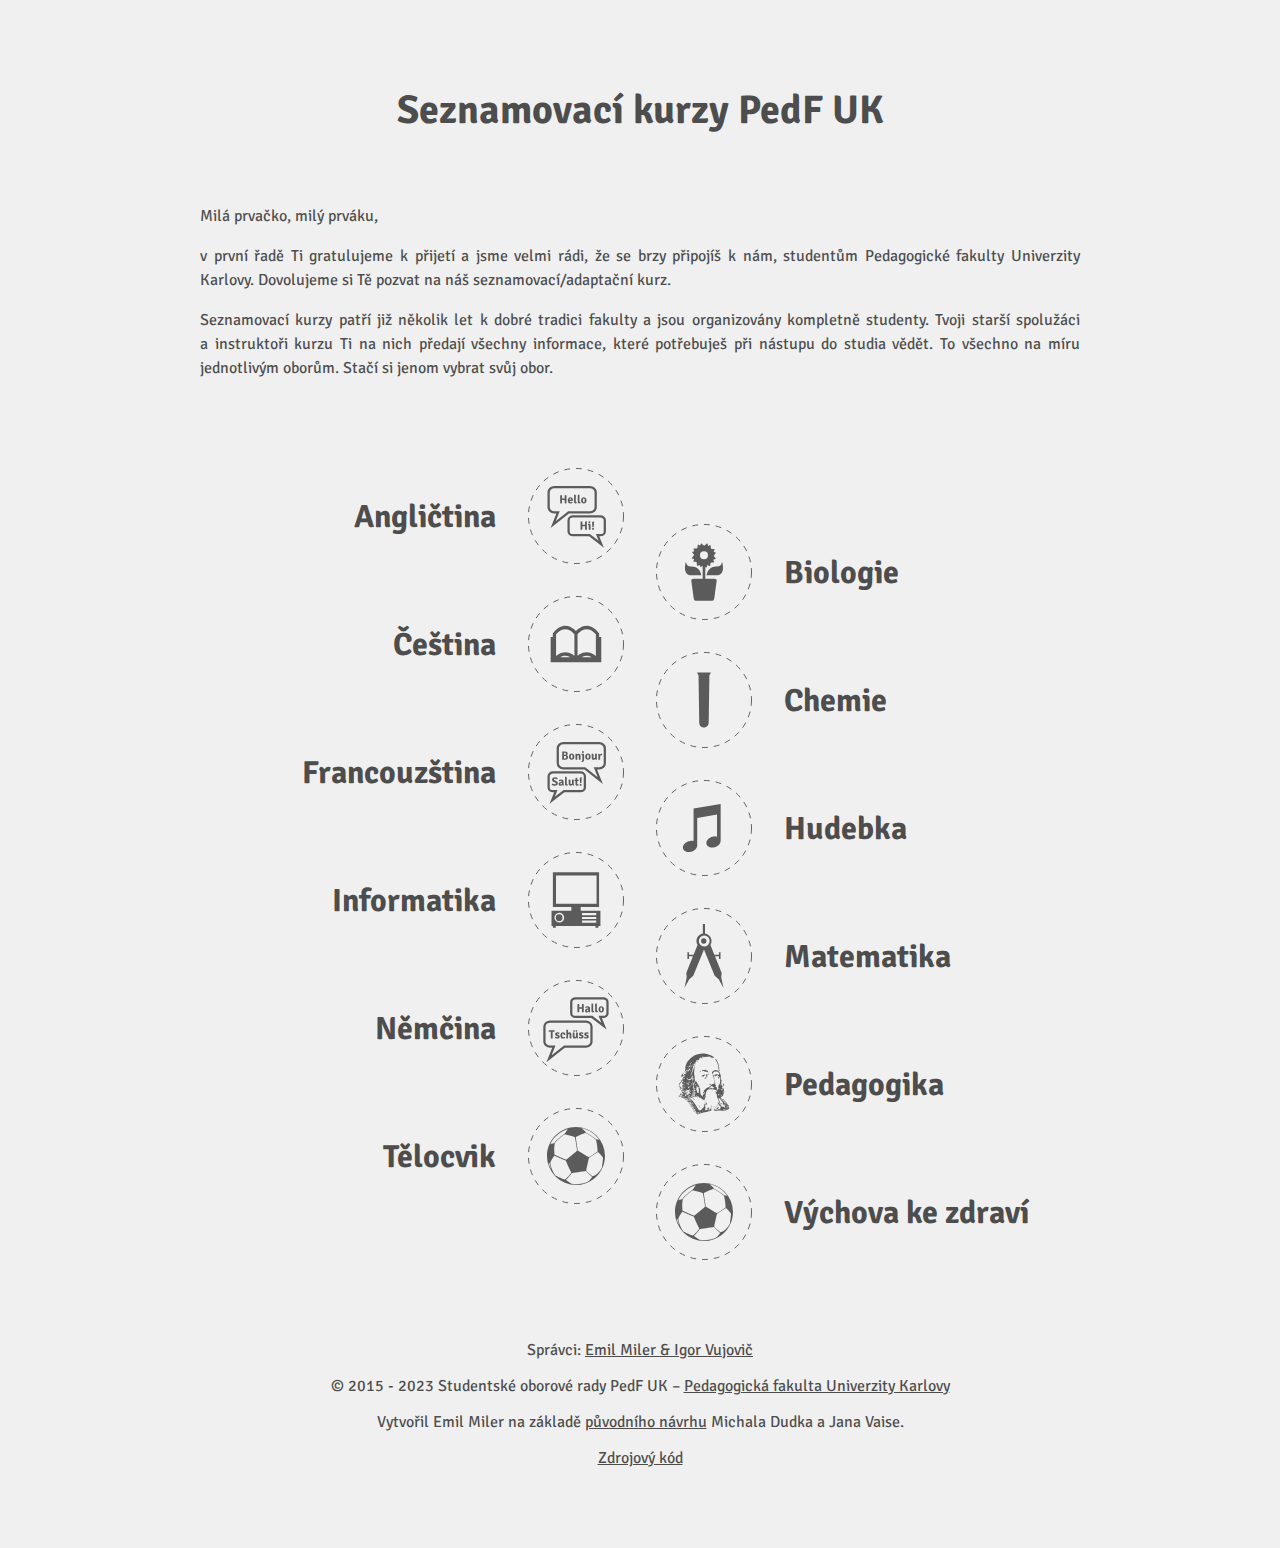
==== index.html @ 844de5f7 "Add liks for Jazykovák" ====
<!DOCTYPE html>
<html lang="cs">
	<head>
		<title>Seznamováky PedF UK</title>
		<meta charset="UTF-8">
		<meta name="viewport" content="width=device-width, initial-scale=1">
		<link href="style.css" rel="stylesheet">
	</head>
	<body>
		<header>
			<h1>Seznamovací kurzy PedF UK</h1>
			<p>Milá prvačko, milý prváku,</p>
			<p>v první řadě Ti gratulujeme k&nbsp;přijetí a&nbsp;jsme velmi rádi, že se brzy připojíš k&nbsp;nám, studentům Pedagogické fakulty Univerzity Karlovy. Dovolujeme si Tě pozvat na náš seznamovací/adaptační kurz.</p>
			<p>Seznamovací kurzy patří již několik let k&nbsp;dobré tradici fakulty a&nbsp;jsou organizovány kompletně studenty. Tvoji starší spolužáci a&nbsp;instruktoři kurzu Ti na nich předají všechny informace, které potřebuješ při nástupu do studia vědět. To všechno na míru jednotlivým oborům. Stačí si jenom vybrat svůj obor.</p>
		</header>
		<main>
			<a href="sites/aj.html">
				<span>Angličtina</span>
				<img src="img/aj.svg" alt="Angličtina">
			</a>
			<a href="https://drosophila.cz/adaptacni-kurz/">
				<span>Biologie</span>
				<img src="img/bi.svg" alt="Biologie">
			</a>
			<a href="https://seznamovak.pedf.cuni.cz/weby/it/">
				<span>Čeština</span>
				<img src="img/cj.svg" alt="Čeština">
			</a>
			<a href="https://drosophila.cz/adaptacni-kurz/">
				<span>Chemie</span>
				<img src="img/ch.svg" alt="Chemie">
			</a>
			<!-- <a href=""> -->
			<!-- 	<span>Dějepis</span> -->
			<!-- 	<img src="img/dj.svg" alt="Dějepis"> -->
			<!-- </a> -->
			<a href="https://seznamovaci-kurz-nemecky-jazyk.webnode.cz">
				<span>Francouzština</span>
				<img src="img/fj.svg" alt="Francouzština">
			</a>
			<a href="https://seznamovak.pedf.cuni.cz/weby/it/">
				<span>Hudebka</span>
				<img src="img/hv.svg" alt="Hudebka">
			</a>
			<a href="https://seznamovak.pedf.cuni.cz/weby/it/">
				<span>Informatika</span>
				<img src="img/it.svg" alt="Informatika">
			</a>
			<a href="https://seznamovak.pedf.cuni.cz/weby/it/">
				<span>Matematika</span>
				<img src="img/ma.svg" alt="Matematika">
			</a>
			<a href="https://seznamovaci-kurz-nemecky-jazyk.webnode.cz">
				<span>Němčina</span>
				<img src="img/nj.svg" alt="Němčina">
			</a>
			<a href="https://seznamovak.pedf.cuni.cz/weby/it/">
				<span>Pedagogika</span>
				<img src="img/pg.svg" alt="Pedagogika">
			</a>
			<!-- <a href=""> -->
			<!-- 	<span>Speciální pg.</span> -->
			<!-- 	<img src="img/spg.svg" alt="Speciální pg."> -->
			<!-- </a> -->
			<a href="https://cvickysobe.webnode.cz/seznamovak/">
				<span>Tělocvik</span>
				<img src="img/tv.svg" alt="Tělocvik">
			</a>
			<a href="https://drosophila.cz/adaptacni-kurz/">
				<span>Výchova ke zdraví</span>
				<img src="img/vkz.svg" alt="Výchova ke zdraví">
			</a>
			<!-- <a href=""> -->
			<!-- 	<span>Výtvarná výchova</span> -->
			<!-- 	<img src="img/vv.svg" alt="Výtvarná výchova"> -->
			<!-- </a> -->
			<!-- <a href=""> -->
			<!-- 	<span>Základy spol. věd</span> -->
			<!-- 	<img src="img/zsv.svg" alt="Základy spol. věd"> -->
			<!-- </a> -->
			<!-- <a href=""> -->
			<!-- 	<span>1. stupeň ZŠ a&nbsp;MŠ</span> -->
			<!-- 	<img src="img/1st.svg" alt="1. stupeň ZŠ a&nbsp;MŠ"> -->
			<!-- </a> -->
		</main>
		<footer>
			<p>Správci: <a href="mailto:emil.miler@pedf.cuni.cz,vujovic@gjk.cz">Emil Miler &amp; Igor Vujovič</a></p>
			<p>&copy; 2015 - 2023 Studentské oborové rady PedF UK &ndash; <a href="https://pedf.cuni.cz">Pedagogická fakulta Univerzity Karlovy</a></p>
			<p>Vytvořil Emil Miler na základě <a href="old">původního návrhu</a> Michala Dudka a&nbsp;Jana Vaise.</p>
			<p><a href="https://git.microlab.space/pedf/seznamovak">Zdrojový kód</a></p>
		</footer>
	</body>
</html>
---- style.css ----
@font-face {
	font-family: "signika-negative";
	src: url('fonts/signika-negative-regular.woff2?#iefix') format('woff2'),
	     url('fonts/signika-negative-regular.woff') format('woff'),
	     url('fonts/signika-negative-regular.ttf') format('truetype');
	font-weight: normal;
	font-style: normal;
}
@font-face {
	font-family: "signika-negative";
	src: url('fonts/signika-negative-bold.woff2?#iefix') format('woff2'),
	     url('fonts/signika-negative-bold.woff') format('woff'),
	     url('fonts/signika-negative-bold.ttf') format('truetype');
	font-weight: bold;
	font-style: normal;
}

:root {
	--col-white: #f0f0f0;
	--col-black: #4d4d4d;
}

*, *:before, *:after {
	box-sizing: border-box;
}

body {
	margin: 0 auto;
	padding: 0 1.5em;
	max-width: 70em;
	color: var(--col-black);
	background: var(--col-white);
	min-height: 100vh;
	font-family: "signika-negative", sans-serif;
	text-rendering: optimizeLegibility;
}

a {
	color: inherit;
}

header {
	max-width: 55rem;
	margin: 0 auto 5rem auto;
	text-align: justify;
	line-height: 1.5;
}
header h1 {
	margin: 5rem 0 4rem 0;
	text-align: center;
	font-size: 2.5em;
}

main {
	display: grid;
	grid-template-columns: 1fr;
	gap: 1rem;
}
main a {
	display: flex;
	align-items: center;
	justify-content: space-between;
	padding: .5em;
	color: inherit;
	text-decoration: none;
}
main a span {
	font-weight: bold;
	font-size: 2em;
	transition: transform .25s ease;
}
main a:hover span {
	transform: scale(1.1);
}
main a img {
	height: 6rem;
	transition: transform .35s ease;
}
main a:hover img {
	transform: scale(1.1);
}

footer {
	margin: 8rem 0 5rem 0;
	text-align: center;
}


@media only screen and (min-width: 800px) {
	main {
		grid-template-columns: 1fr 1fr;
	}
	main a {
		justify-content: flex-end;
	}
	main a span {
		padding: 0 2rem;
	}
	main a:nth-child(even) {
		flex-direction: row-reverse;
		transform: translatey(50%);
	}
}
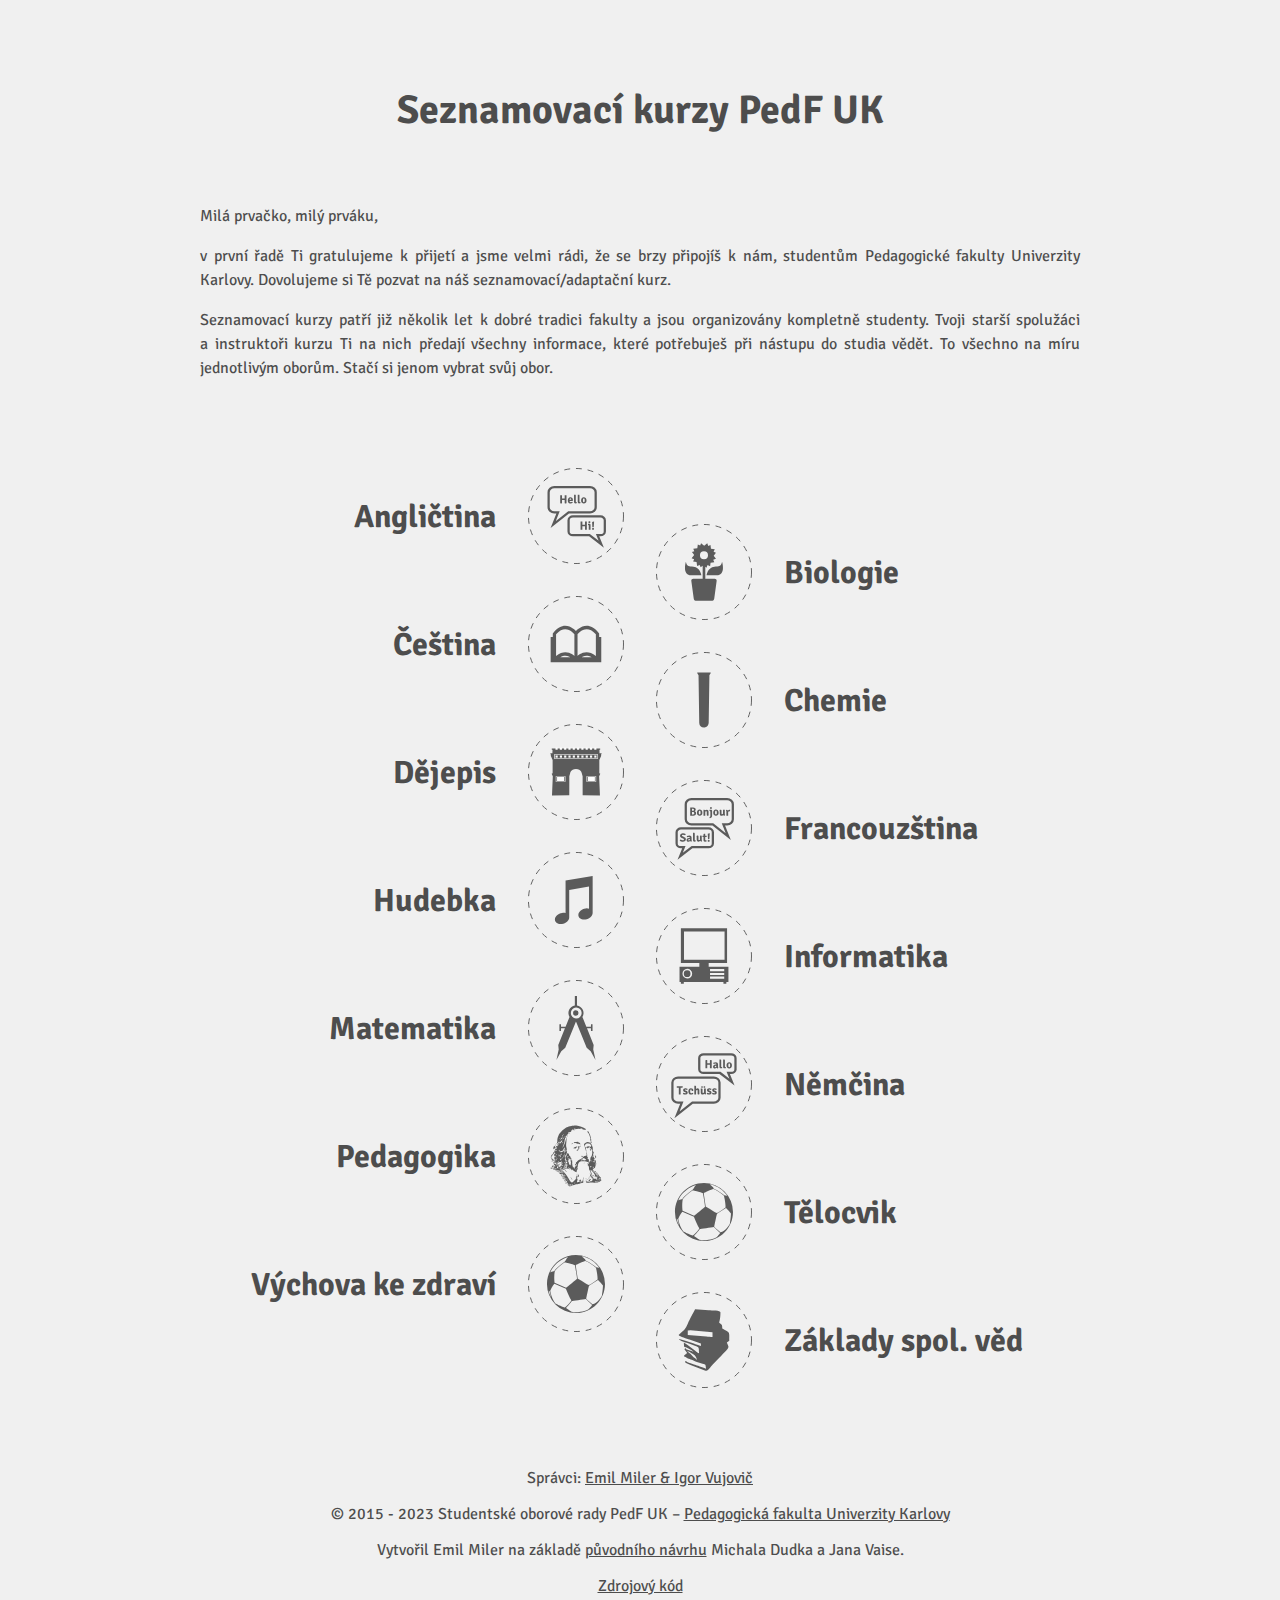
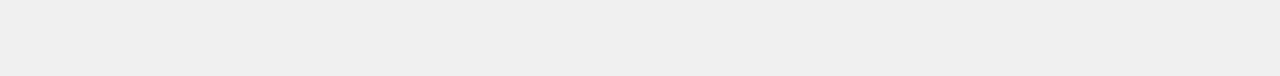
==== commit c6fa8838: "Add links for DJ and ZSV" ====
--- a/index.html
+++ b/index.html
@@ -30,10 +30,10 @@
 				<span>Chemie</span>
 				<img src="img/ch.svg" alt="Chemie">
 			</a>
-			<!-- <a href=""> -->
-			<!-- 	<span>Dějepis</span> -->
-			<!-- 	<img src="img/dj.svg" alt="Dějepis"> -->
-			<!-- </a> -->
+			<a href="https://www.facebook.com/events/1695342504234151">
+				<span>Dějepis</span>
+				<img src="img/dj.svg" alt="Dějepis">
+			</a>
 			<a href="https://seznamovaci-kurz-nemecky-jazyk.webnode.cz">
 				<span>Francouzština</span>
 				<img src="img/fj.svg" alt="Francouzština">
@@ -74,10 +74,10 @@
 			<!-- 	<span>Výtvarná výchova</span> -->
 			<!-- 	<img src="img/vv.svg" alt="Výtvarná výchova"> -->
 			<!-- </a> -->
-			<!-- <a href=""> -->
-			<!-- 	<span>Základy spol. věd</span> -->
-			<!-- 	<img src="img/zsv.svg" alt="Základy spol. věd"> -->
-			<!-- </a> -->
+			<a href="https://www.facebook.com/events/1695342504234151">
+				<span>Základy spol. věd</span>
+				<img src="img/zsv.svg" alt="Základy spol. věd">
+			</a>
 			<!-- <a href=""> -->
 			<!-- 	<span>1. stupeň ZŠ a&nbsp;MŠ</span> -->
 			<!-- 	<img src="img/1st.svg" alt="1. stupeň ZŠ a&nbsp;MŠ"> -->
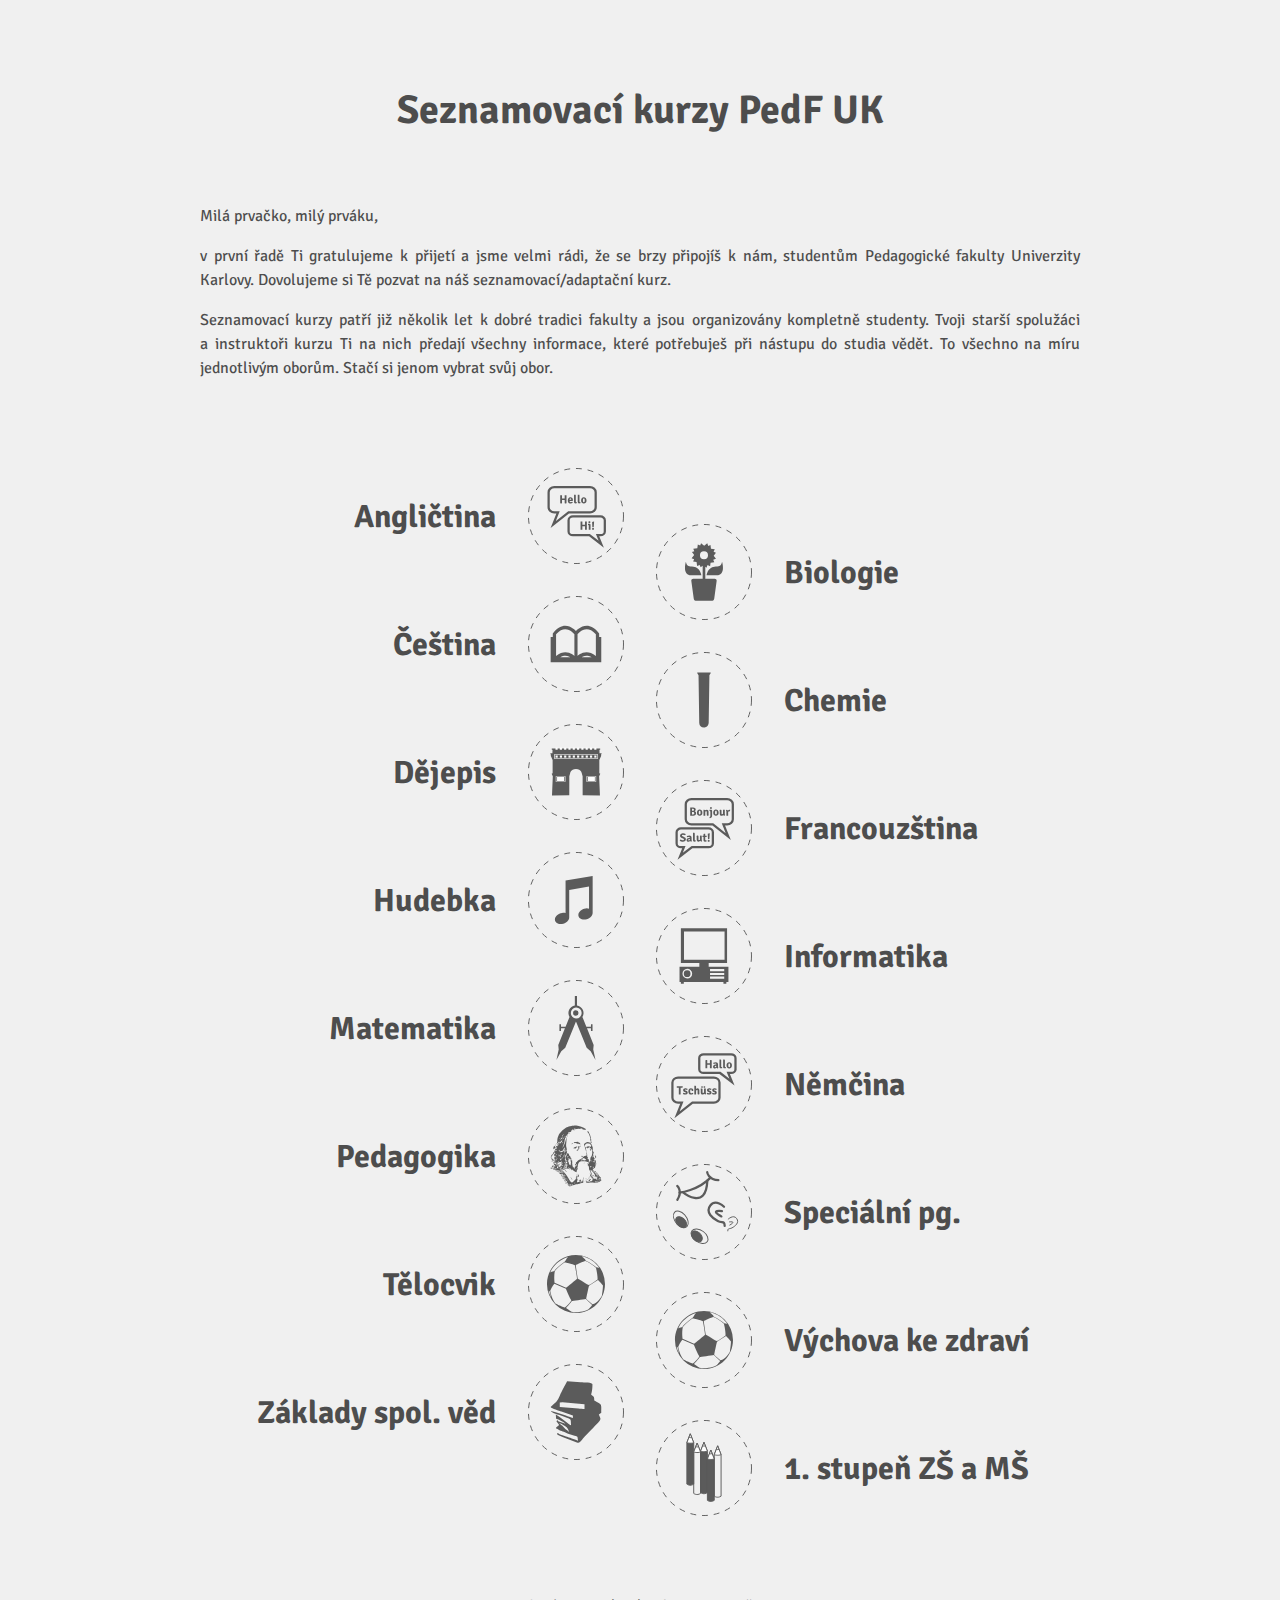
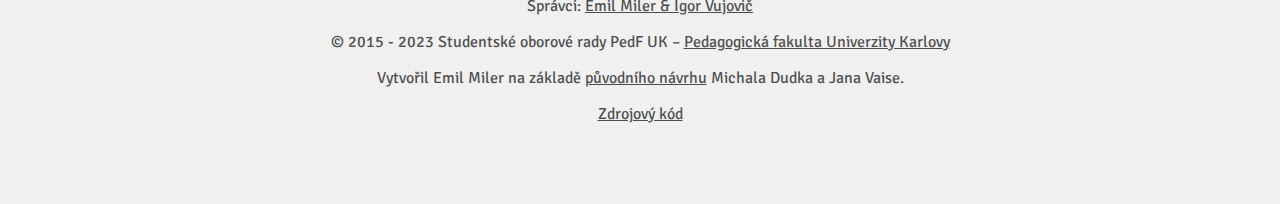
==== commit cb6dafe4: "Add links for Emil" ====
--- a/index.html
+++ b/index.html
@@ -30,7 +30,7 @@
 				<span>Chemie</span>
 				<img src="img/ch.svg" alt="Chemie">
 			</a>
-			<a href="https://www.facebook.com/events/1695342504234151">
+			<a href="sites/dj.html">
 				<span>Dějepis</span>
 				<img src="img/dj.svg" alt="Dějepis">
 			</a>
@@ -58,10 +58,10 @@
 				<span>Pedagogika</span>
 				<img src="img/pg.svg" alt="Pedagogika">
 			</a>
-			<!-- <a href=""> -->
-			<!-- 	<span>Speciální pg.</span> -->
-			<!-- 	<img src="img/spg.svg" alt="Speciální pg."> -->
-			<!-- </a> -->
+			<a href="http://pedagogickyspolekemil.cz/seznamovaci-kurz/">
+				<span>Speciální pg.</span>
+				<img src="img/spg.svg" alt="Speciální pg.">
+			</a>
 			<a href="https://cvickysobe.webnode.cz/seznamovak/">
 				<span>Tělocvik</span>
 				<img src="img/tv.svg" alt="Tělocvik">
@@ -78,10 +78,10 @@
 				<span>Základy spol. věd</span>
 				<img src="img/zsv.svg" alt="Základy spol. věd">
 			</a>
-			<!-- <a href=""> -->
-			<!-- 	<span>1. stupeň ZŠ a&nbsp;MŠ</span> -->
-			<!-- 	<img src="img/1st.svg" alt="1. stupeň ZŠ a&nbsp;MŠ"> -->
-			<!-- </a> -->
+			<a href="http://pedagogickyspolekemil.cz/seznamovaci-kurz/">
+				<span>1. stupeň ZŠ a&nbsp;MŠ</span>
+				<img src="img/1st.svg" alt="1. stupeň ZŠ a&nbsp;MŠ">
+			</a>
 		</main>
 		<footer>
 			<p>Správci: <a href="mailto:emil.miler@pedf.cuni.cz,vujovic@gjk.cz">Emil Miler &amp; Igor Vujovič</a></p>
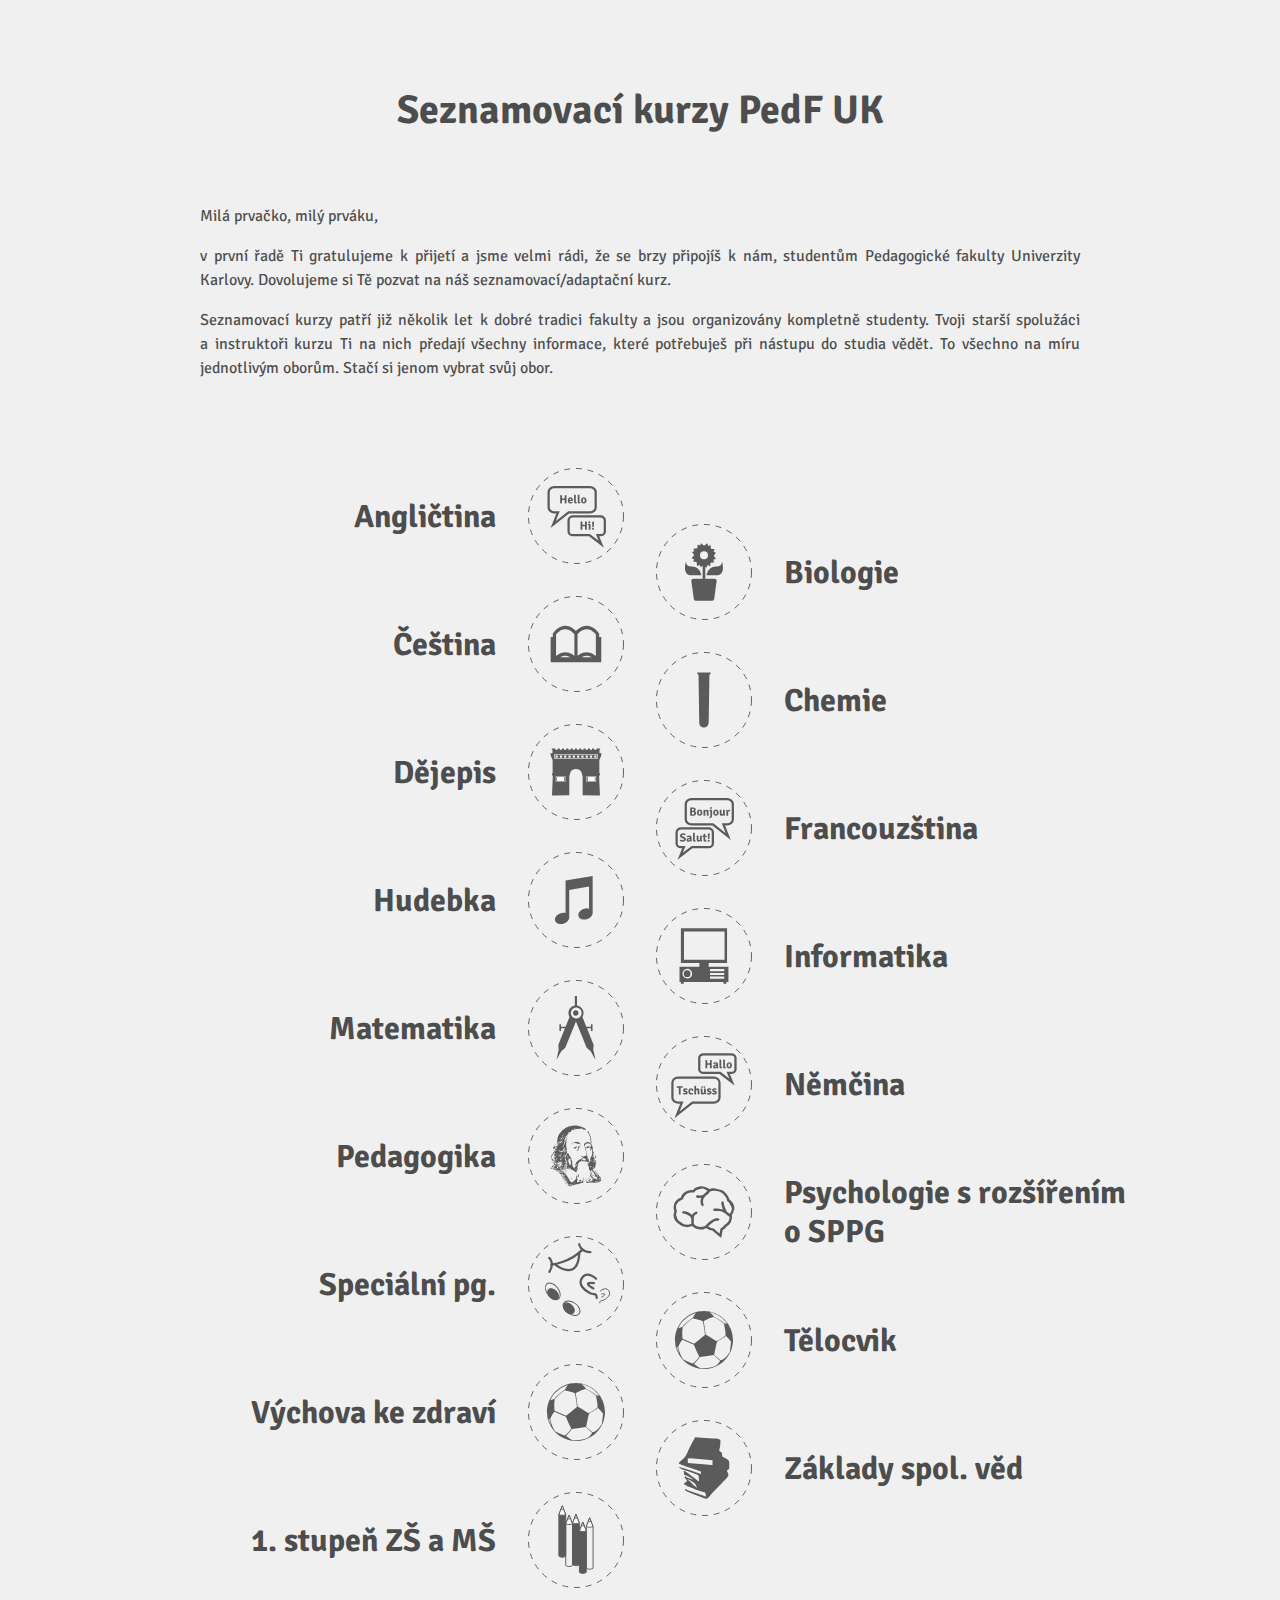
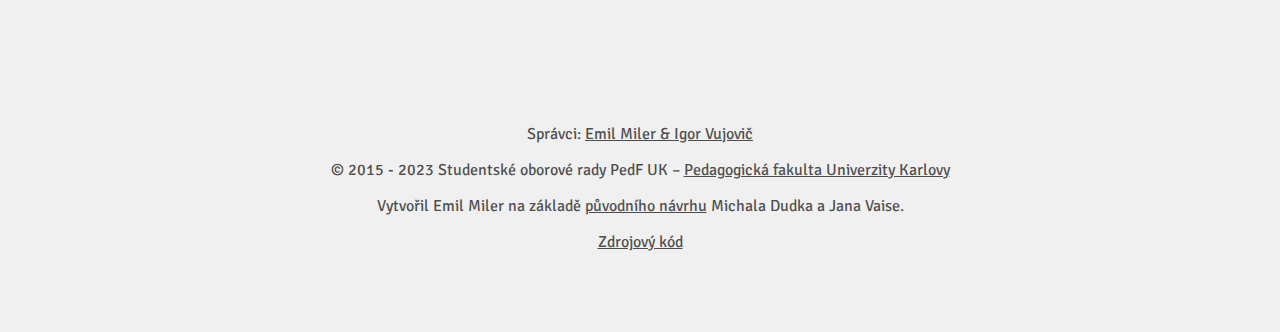
==== commit a9f0280f: "Add SPPG" ====
--- a/index.html
+++ b/index.html
@@ -58,6 +58,10 @@
 				<span>Pedagogika</span>
 				<img src="img/pg.svg" alt="Pedagogika">
 			</a>
+			<a href="https://psychoseznamovak.carrd.co">
+				<span>Psychologie s rozšířením o SPPG</span>
+				<img src="img/psy.svg" alt="Psychologie s rozšířením o SPPG">
+			</a>
 			<a href="http://pedagogickyspolekemil.cz/seznamovaci-kurz/">
 				<span>Speciální pg.</span>
 				<img src="img/spg.svg" alt="Speciální pg.">
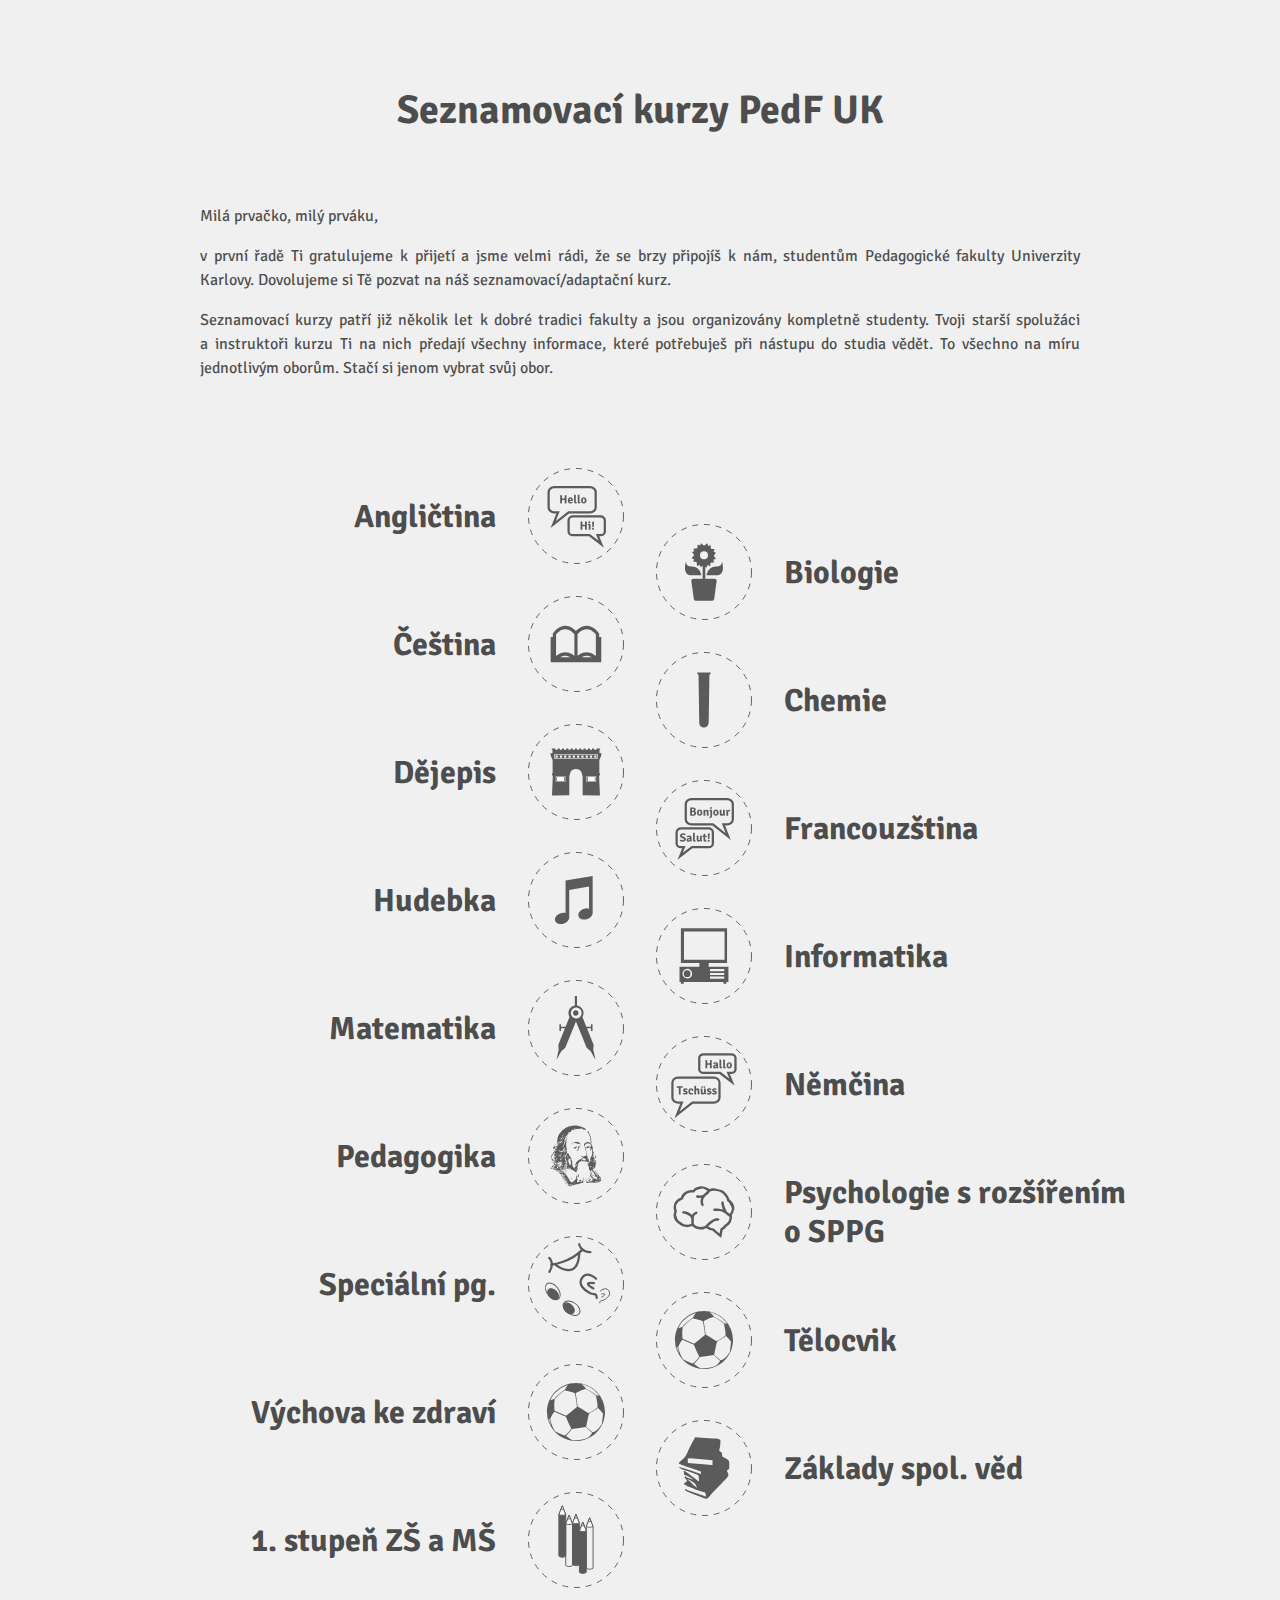
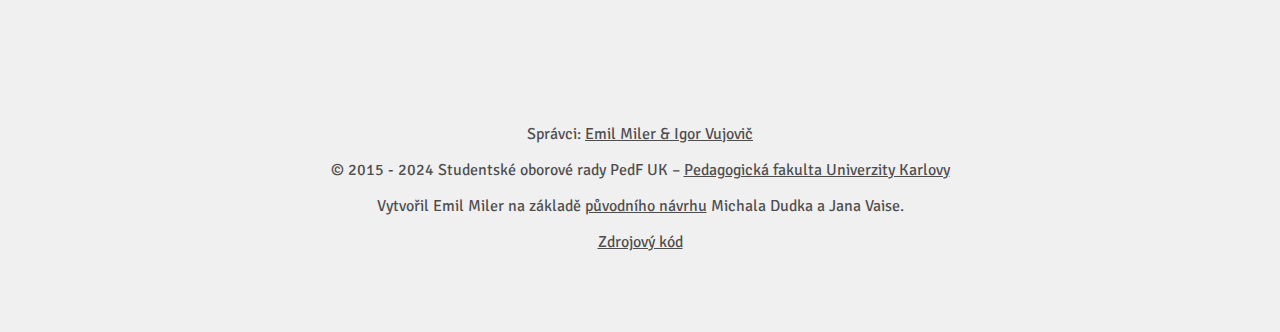
==== commit 85bf1e9a: "Bump year to 2024" ====
--- a/index.html
+++ b/index.html
@@ -89,9 +89,9 @@
 		</main>
 		<footer>
 			<p>Správci: <a href="mailto:emil.miler@pedf.cuni.cz,vujovic@gjk.cz">Emil Miler &amp; Igor Vujovič</a></p>
-			<p>&copy; 2015 - 2023 Studentské oborové rady PedF UK &ndash; <a href="https://pedf.cuni.cz">Pedagogická fakulta Univerzity Karlovy</a></p>
+			<p>&copy; 2015 - 2024 Studentské oborové rady PedF UK &ndash; <a href="https://pedf.cuni.cz">Pedagogická fakulta Univerzity Karlovy</a></p>
 			<p>Vytvořil Emil Miler na základě <a href="old">původního návrhu</a> Michala Dudka a&nbsp;Jana Vaise.</p>
-			<p><a href="https://git.microlab.space/pedf/seznamovak">Zdrojový kód</a></p>
+			<p><a href="https://github.com/pedf-uk/seznamovak">Zdrojový kód</a></p>
 		</footer>
 	</body>
 </html>
